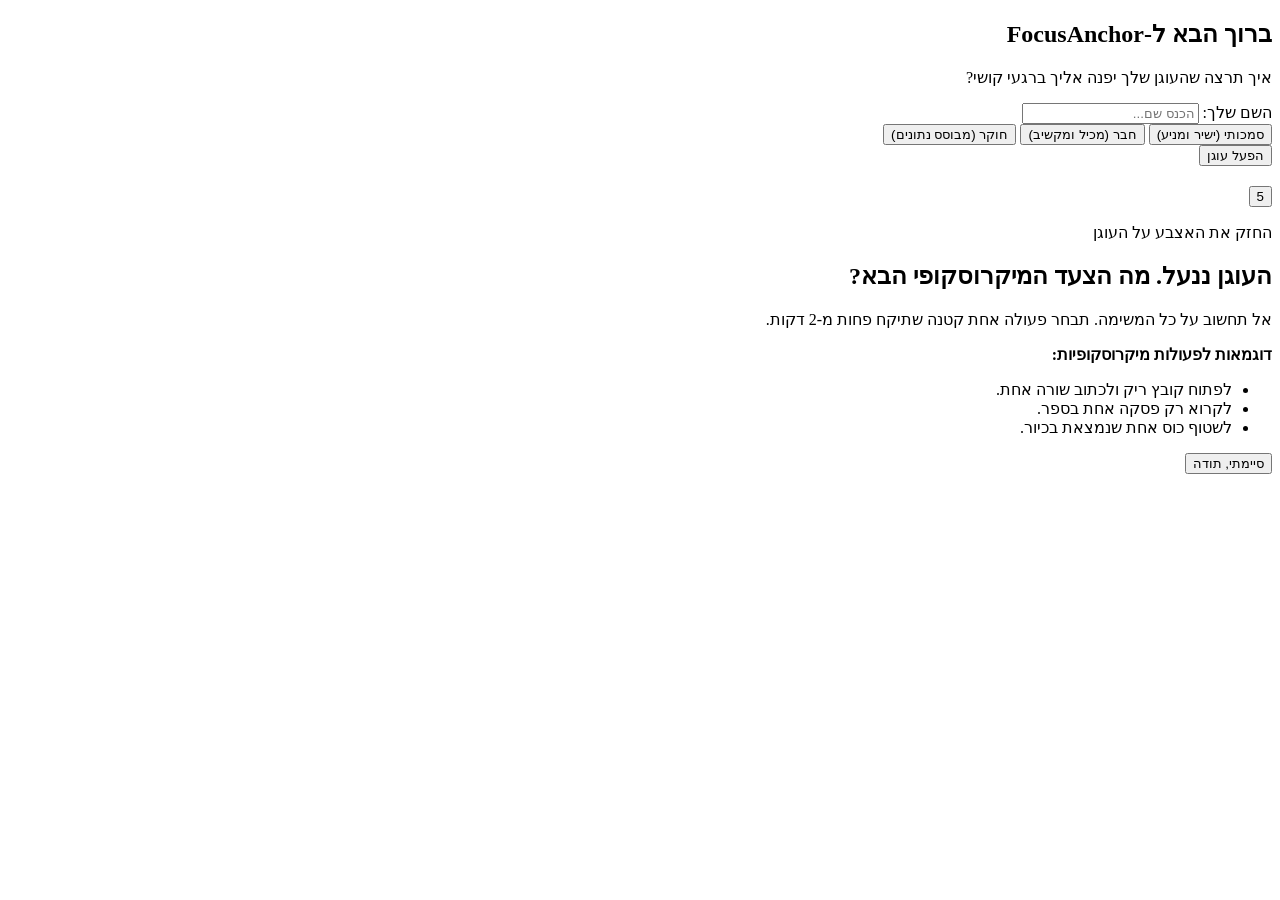
==== index.html @ 6a2a18e0 "feat: complete HTML structure and core dynamic JS logic for all 3 screens" ====
<!DOCTYPE html>
<html lang="he" dir="rtl">
<head>
    <meta charset="UTF-8">
    <meta name="viewport" content="width=device-width, initial-scale=1.0">
    <title>FocusAnchor ⚓</title>
    <link rel="stylesheet" href="styles.css">
</head>
<body>

    <!-- מסך 1: הגדרות ראשוניות -->
    <section id="screen-onboarding" class="screen active">
        <h1>ברוך הבא ל-FocusAnchor</h1>
        <p>איך תרצה שהעוגן שלך יפנה אליך ברגעי קושי?</p>
        
        <!-- תיבת קלט לשם משתמש -->
        <div class="input-group">
            <label for="username-input">השם שלך:</label>
            <input type="text" id="username-input" placeholder="הכנס שם...">
        </div>

        <!-- כפתורי בחירת פרסונה -->
        <div class="persona-selector">
            <button class="btn-persona" data-persona="commander">סמכותי (ישיר ומניע)</button>
            <button class="btn-persona" data-persona="empathetic">חבר (מכיל ומקשיב)</button>
            <button class="btn-persona" data-persona="analytical">חוקר (מבוסס נתונים)</button>
        </div>

        <button id="start-btn">הפעל עוגן</button>
    </section>

    <!-- מסך 2: התערבות וקרקוע חושי -->
    <section id="screen-intervention" class="screen">
        <!-- הטקסטים שיוזרקו דינמית לפי הפרסונה שנבחרה -->
        <h2 id="intervention-title"></h2>
        <p id="intervention-desc"></p>
        
        <!-- עוגן המגע (העיגול המרכזי) -->
        <div class="anchor-container">
            <button id="touch-anchor">
                <span id="countdown-timer">5</span>
            </button>
        </div>
        
        <p class="hint-text">החזק את האצבע על העוגן </p>
    </section>
    <!-- מסך 3: הנעה לפעולה מיקרוסקופית -->
    <section id="screen-action" class="screen">
        <h2>העוגן ננעל. מה הצעד המיקרוסקופי הבא?</h2>
        <p>אל תחשוב על כל המשימה. תבחר פעולה אחת קטנה שתיקח פחות מ-2 דקות.</p>
        
        <div class="action-suggestions">
            <p><strong>דוגמאות לפעולות מיקרוסקופיות:</strong></p>
            <ul>
                <li>לפתוח קובץ ריק ולכתוב שורה אחת.</li>
                <li>לקרוא רק פסקה אחת בספר.</li>
                <li>לשטוף כוס אחת שנמצאת בכיור.</li>
            </ul>
        </div>

        <button id="reset-btn">סיימתי, תודה</button>
    </section>

    <script src="app.js"></script>
</body>
</html>
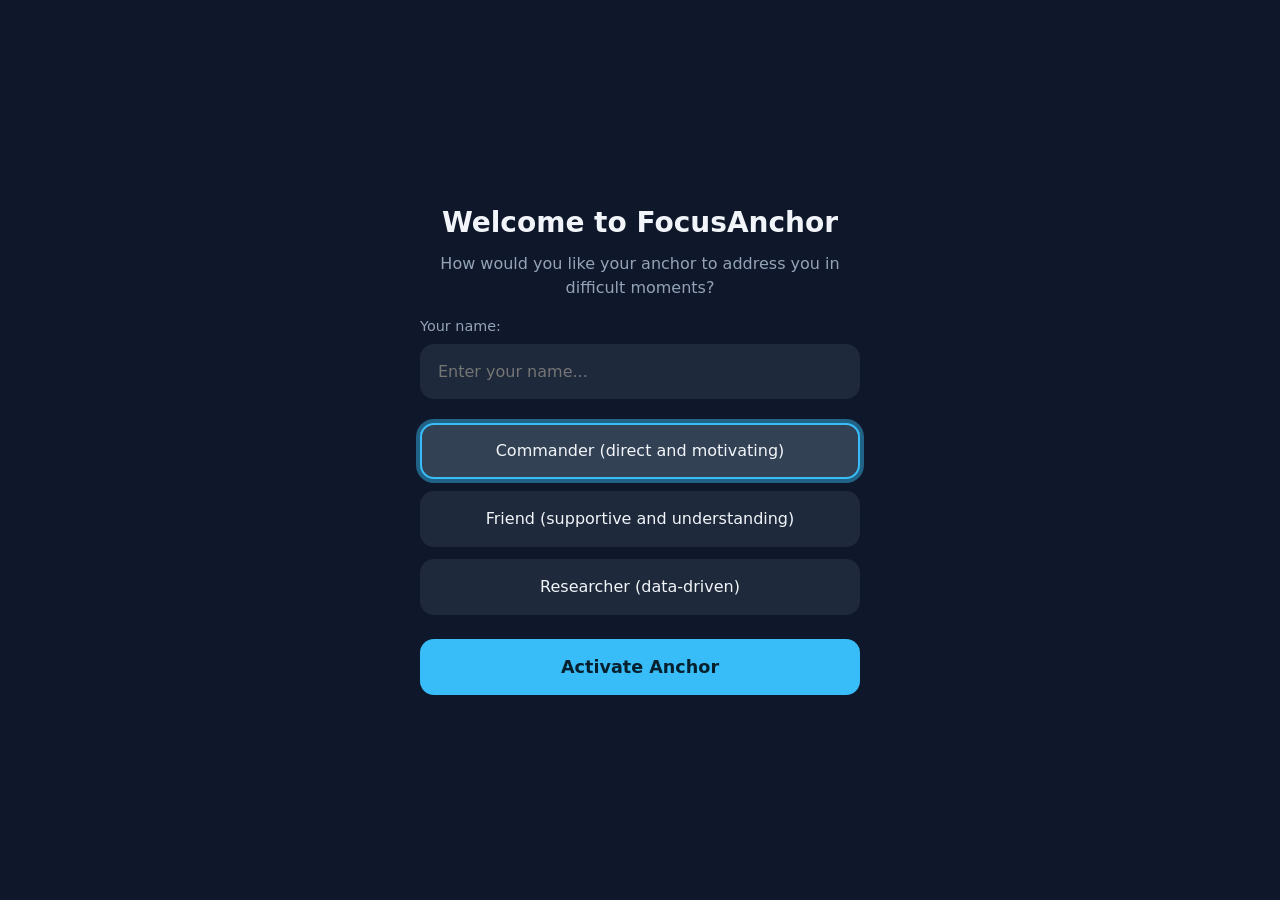
==== commit 576c5587: "feat: add mobile CSS, translate app to English, fix grounding/persistence bugs Co-Authored-By: Claud" ====
--- a/index.html
+++ b/index.html
@@ -1,5 +1,5 @@
 <!DOCTYPE html>
-<html lang="he" dir="rtl">
+<html lang="en" dir="ltr">
 <head>
     <meta charset="UTF-8">
     <meta name="viewport" content="width=device-width, initial-scale=1.0">
@@ -8,59 +8,60 @@
 </head>
 <body>
 
-    <!-- מסך 1: הגדרות ראשוניות -->
+    <!-- Screen 1: onboarding -->
     <section id="screen-onboarding" class="screen active">
-        <h1>ברוך הבא ל-FocusAnchor</h1>
-        <p>איך תרצה שהעוגן שלך יפנה אליך ברגעי קושי?</p>
-        
-        <!-- תיבת קלט לשם משתמש -->
+        <h1>Welcome to FocusAnchor</h1>
+        <p>How would you like your anchor to address you in difficult moments?</p>
+
+        <!-- Username input -->
         <div class="input-group">
-            <label for="username-input">השם שלך:</label>
-            <input type="text" id="username-input" placeholder="הכנס שם...">
+            <label for="username-input">Your name:</label>
+            <input type="text" id="username-input" placeholder="Enter your name...">
         </div>
 
-        <!-- כפתורי בחירת פרסונה -->
+        <!-- Persona selection buttons -->
         <div class="persona-selector">
-            <button class="btn-persona" data-persona="commander">סמכותי (ישיר ומניע)</button>
-            <button class="btn-persona" data-persona="empathetic">חבר (מכיל ומקשיב)</button>
-            <button class="btn-persona" data-persona="analytical">חוקר (מבוסס נתונים)</button>
+            <button class="btn-persona" data-persona="commander">Commander (direct and motivating)</button>
+            <button class="btn-persona" data-persona="empathetic">Friend (supportive and understanding)</button>
+            <button class="btn-persona" data-persona="analytical">Researcher (data-driven)</button>
         </div>
 
-        <button id="start-btn">הפעל עוגן</button>
+        <button id="start-btn">Activate Anchor</button>
     </section>
 
-    <!-- מסך 2: התערבות וקרקוע חושי -->
+    <!-- Screen 2: intervention and sensory grounding -->
     <section id="screen-intervention" class="screen">
-        <!-- הטקסטים שיוזרקו דינמית לפי הפרסונה שנבחרה -->
+        <!-- Text injected dynamically based on the selected persona -->
         <h2 id="intervention-title"></h2>
         <p id="intervention-desc"></p>
-        
-        <!-- עוגן המגע (העיגול המרכזי) -->
+
+        <!-- Touch anchor (the central circle) -->
         <div class="anchor-container">
             <button id="touch-anchor">
                 <span id="countdown-timer">5</span>
             </button>
         </div>
-        
-        <p class="hint-text">החזק את האצבע על העוגן </p>
+
+        <p class="hint-text">Hold your finger on the anchor</p>
     </section>
-    <!-- מסך 3: הנעה לפעולה מיקרוסקופית -->
+
+    <!-- Screen 3: micro-action prompt -->
     <section id="screen-action" class="screen">
-        <h2>העוגן ננעל. מה הצעד המיקרוסקופי הבא?</h2>
-        <p>אל תחשוב על כל המשימה. תבחר פעולה אחת קטנה שתיקח פחות מ-2 דקות.</p>
-        
+        <h2>Anchor locked. What's the next micro-step?</h2>
+        <p>Don't think about the whole task. Pick one small action that takes less than 2 minutes.</p>
+
         <div class="action-suggestions">
-            <p><strong>דוגמאות לפעולות מיקרוסקופיות:</strong></p>
+            <p><strong>Examples of micro-actions:</strong></p>
             <ul>
-                <li>לפתוח קובץ ריק ולכתוב שורה אחת.</li>
-                <li>לקרוא רק פסקה אחת בספר.</li>
-                <li>לשטוף כוס אחת שנמצאת בכיור.</li>
+                <li>Open an empty file and write a single line.</li>
+                <li>Read just one paragraph of the book.</li>
+                <li>Wash one cup that's in the sink.</li>
             </ul>
         </div>
 
-        <button id="reset-btn">סיימתי, תודה</button>
+        <button id="reset-btn">Done, thanks</button>
     </section>
 
     <script src="app.js"></script>
 </body>
-</html>+</html>
--- a/styles.css
+++ b/styles.css
@@ -0,0 +1,254 @@
+/* ==========================================
+   1. DESIGN TOKENS & RESET
+   ========================================== */
+:root {
+    --bg: #0f172a;
+    --surface: #1e293b;
+    --surface-hover: #334155;
+    --text: #f1f5f9;
+    --text-muted: #94a3b8;
+    --accent: #38bdf8;
+    --accent-strong: #0ea5e9;
+    --accent-glow: rgba(56, 189, 248, 0.45);
+    --radius: 14px;
+    --anchor-size: 200px;
+}
+
+*,
+*::before,
+*::after {
+    box-sizing: border-box;
+}
+
+html,
+body {
+    height: 100%;
+    margin: 0;
+}
+
+body {
+    background: var(--bg);
+    color: var(--text);
+    font-family: system-ui, -apple-system, "Segoe UI", Roboto, "Heebo", Arial, sans-serif;
+    line-height: 1.5;
+    -webkit-tap-highlight-color: transparent;
+    -webkit-font-smoothing: antialiased;
+}
+
+h1,
+h2 {
+    margin: 0 0 0.75rem;
+    line-height: 1.25;
+}
+
+h1 { font-size: 1.75rem; }
+h2 { font-size: 1.5rem; }
+
+p {
+    margin: 0 0 1rem;
+    color: var(--text-muted);
+}
+
+/* ==========================================
+   2. SCREENS
+   ========================================== */
+.screen {
+    display: none;
+    min-height: 100dvh;
+    padding: 2rem 1.25rem;
+    max-width: 480px;
+    margin: 0 auto;
+    flex-direction: column;
+    justify-content: center;
+    text-align: center;
+}
+
+.screen.active {
+    display: flex;
+    animation: screen-in 0.3s ease-out;
+}
+
+@keyframes screen-in {
+    from { opacity: 0; transform: translateY(12px); }
+    to   { opacity: 1; transform: translateY(0); }
+}
+
+/* ==========================================
+   3. BUTTONS & INPUTS
+   ========================================== */
+button {
+    font: inherit;
+    color: inherit;
+    cursor: pointer;
+    border: none;
+}
+
+button:focus-visible,
+input:focus-visible {
+    outline: 3px solid var(--accent);
+    outline-offset: 2px;
+}
+
+.input-group {
+    margin-bottom: 1.5rem;
+    text-align: start;
+}
+
+.input-group label {
+    display: block;
+    margin-bottom: 0.4rem;
+    color: var(--text-muted);
+    font-size: 0.9rem;
+}
+
+.input-group input {
+    width: 100%;
+    padding: 0.85rem 1rem;
+    font: inherit;
+    font-size: 1rem; /* 16px+ prevents iOS zoom on focus */
+    color: var(--text);
+    background: var(--surface);
+    border: 2px solid transparent;
+    border-radius: var(--radius);
+}
+
+.input-group input:focus {
+    border-color: var(--accent);
+    outline: none;
+}
+
+.persona-selector {
+    display: flex;
+    flex-direction: column;
+    gap: 0.75rem;
+    margin-bottom: 1.5rem;
+}
+
+.btn-persona {
+    min-height: 56px;
+    padding: 0.85rem 1rem;
+    background: var(--surface);
+    border: 2px solid transparent;
+    border-radius: var(--radius);
+    transition: background 0.15s, border-color 0.15s, transform 0.1s;
+}
+
+.btn-persona:active {
+    transform: scale(0.98);
+}
+
+.btn-persona.selected {
+    background: var(--surface-hover);
+    border-color: var(--accent);
+    box-shadow: 0 0 0 4px var(--accent-glow);
+}
+
+#start-btn,
+#reset-btn {
+    min-height: 56px;
+    padding: 0.9rem 1.5rem;
+    font-weight: 700;
+    font-size: 1.1rem;
+    color: #06202e;
+    background: var(--accent);
+    border-radius: var(--radius);
+    transition: background 0.15s, transform 0.1s;
+}
+
+#start-btn:active,
+#reset-btn:active {
+    background: var(--accent-strong);
+    transform: scale(0.98);
+}
+
+/* ==========================================
+   4. ANCHOR (screen 2)
+   ========================================== */
+.anchor-container {
+    display: flex;
+    justify-content: center;
+    margin: 1.5rem 0;
+}
+
+#touch-anchor {
+    position: relative;
+    width: var(--anchor-size);
+    height: var(--anchor-size);
+    border-radius: 50%;
+    background: radial-gradient(circle at 30% 30%, var(--accent), var(--accent-strong));
+    box-shadow: 0 0 0 0 var(--accent-glow);
+    animation: pulse 2s ease-out infinite;
+    transition: transform 0.15s ease-out;
+    /* Keep the hold gesture from triggering scroll, zoom, text selection or the long-press menu */
+    touch-action: none;
+    user-select: none;
+    -webkit-user-select: none;
+    -webkit-touch-callout: none;
+}
+
+#touch-anchor:active {
+    transform: scale(0.94);
+    animation-play-state: paused;
+    box-shadow: 0 0 0 18px var(--accent-glow);
+}
+
+#countdown-timer {
+    font-size: 4.5rem;
+    font-weight: 800;
+    color: #06202e;
+    pointer-events: none;
+}
+
+@keyframes pulse {
+    0%   { box-shadow: 0 0 0 0 var(--accent-glow); }
+    70%  { box-shadow: 0 0 0 36px rgba(56, 189, 248, 0); }
+    100% { box-shadow: 0 0 0 0 rgba(56, 189, 248, 0); }
+}
+
+.hint-text {
+    font-size: 0.95rem;
+}
+
+/* ==========================================
+   5. ACTION SCREEN (screen 3)
+   ========================================== */
+.action-suggestions {
+    margin: 0 0 1.75rem;
+    padding: 1rem 1.25rem;
+    background: var(--surface);
+    border-radius: var(--radius);
+    text-align: start;
+}
+
+.action-suggestions p {
+    margin-bottom: 0.5rem;
+    color: var(--text);
+}
+
+.action-suggestions ul {
+    margin: 0;
+    padding-inline-start: 1.25rem;
+    color: var(--text-muted);
+}
+
+.action-suggestions li + li {
+    margin-top: 0.4rem;
+}
+
+/* ==========================================
+   6. ACCESSIBILITY & SMALL SCREENS
+   ========================================== */
+@media (max-width: 360px) {
+    :root { --anchor-size: 170px; }
+    h1 { font-size: 1.5rem; }
+}
+
+@media (prefers-reduced-motion: reduce) {
+    *,
+    *::before,
+    *::after {
+        animation-duration: 0.01ms !important;
+        animation-iteration-count: 1 !important;
+        transition-duration: 0.01ms !important;
+    }
+}
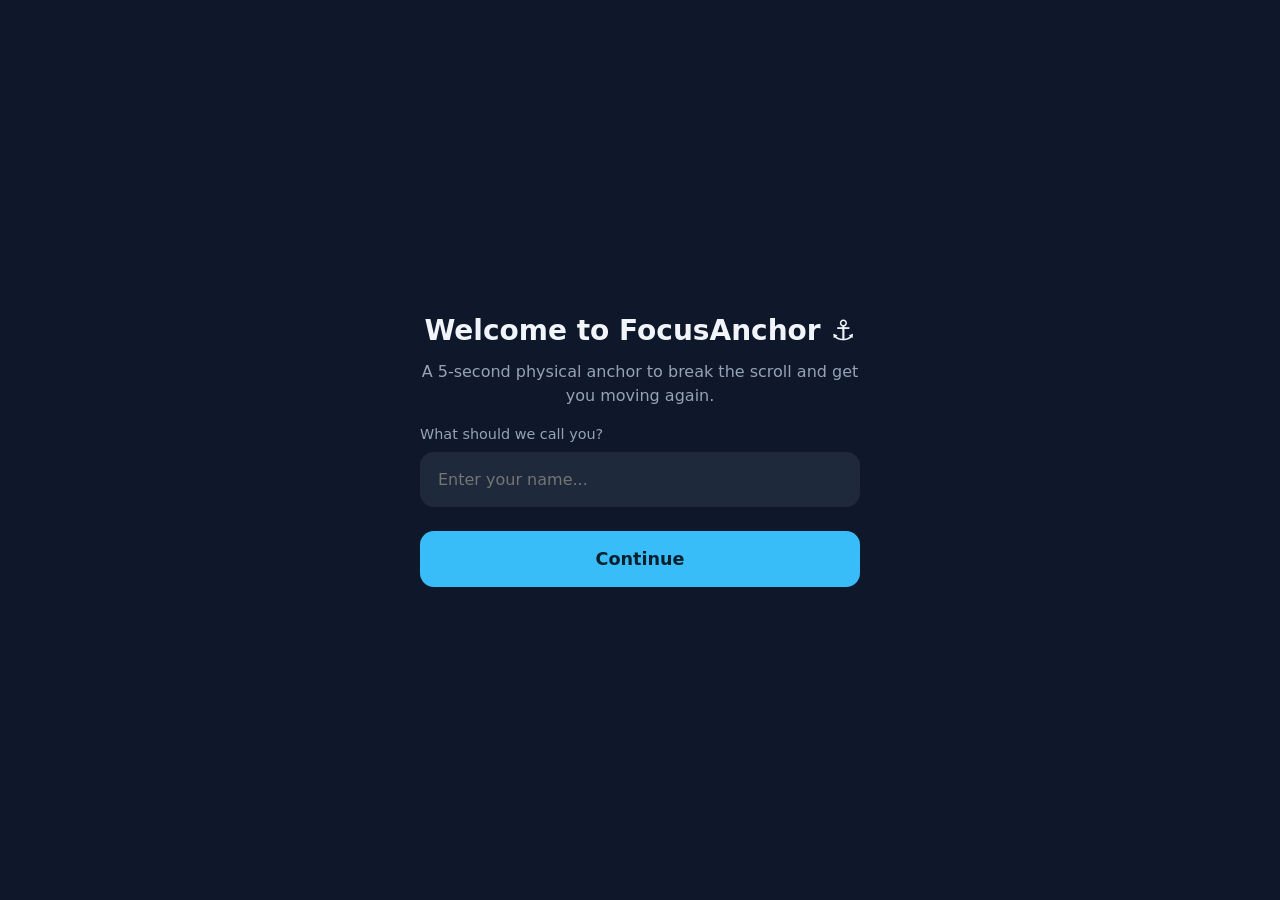
==== commit 3910e6b5: "feat: add welcome screen with name capture, skip for returning users Co-Authored-By: Claude Sonnet 5" ====
--- a/index.html
+++ b/index.html
@@ -8,16 +8,25 @@
 </head>
 <body>
 
-    <!-- Screen 1: onboarding -->
-    <section id="screen-onboarding" class="screen active">
-        <h1>Welcome to FocusAnchor</h1>
+    <!-- Screen 1: welcome and name -->
+    <section id="screen-welcome" class="screen active">
+        <h1>Welcome to FocusAnchor ⚓</h1>
+        <p>A 5-second physical anchor to break the scroll and get you moving again.</p>
+
+        <form id="welcome-form" novalidate>
+            <div class="input-group">
+                <label for="username-input">What should we call you?</label>
+                <input type="text" id="username-input" placeholder="Enter your name..." maxlength="30" autocomplete="given-name" aria-describedby="name-error">
+                <p id="name-error" class="field-error" role="alert" hidden>Please enter your name to continue.</p>
+            </div>
+            <button type="submit" id="welcome-next-btn">Continue</button>
+        </form>
+    </section>
+
+    <!-- Screen 2: persona selection -->
+    <section id="screen-onboarding" class="screen">
+        <h1>Choose your anchor</h1>
         <p>How would you like your anchor to address you in difficult moments?</p>
-
-        <!-- Username input -->
-        <div class="input-group">
-            <label for="username-input">Your name:</label>
-            <input type="text" id="username-input" placeholder="Enter your name...">
-        </div>
 
         <!-- Persona selection buttons -->
         <div class="persona-selector">
@@ -27,9 +36,10 @@
         </div>
 
         <button id="start-btn">Activate Anchor</button>
+        <button type="button" id="change-name-btn" class="link-btn">Change name</button>
     </section>
 
-    <!-- Screen 2: intervention and sensory grounding -->
+    <!-- Screen 3: intervention and sensory grounding -->
     <section id="screen-intervention" class="screen">
         <!-- Text injected dynamically based on the selected persona -->
         <h2 id="intervention-title"></h2>
@@ -37,7 +47,12 @@
 
         <!-- Touch anchor (the central circle) -->
         <div class="anchor-container">
-            <button id="touch-anchor">
+            <button id="touch-anchor" aria-label="Hold to anchor for 5 seconds">
+                <!-- Progress ring: fills over 5 seconds while the anchor is held -->
+                <svg class="progress-ring" viewBox="0 0 100 100" aria-hidden="true">
+                    <circle class="progress-ring__track" cx="50" cy="50" r="46"></circle>
+                    <circle class="progress-ring__bar" cx="50" cy="50" r="46" pathLength="100"></circle>
+                </svg>
                 <span id="countdown-timer">5</span>
             </button>
         </div>
@@ -45,7 +60,7 @@
         <p class="hint-text">Hold your finger on the anchor</p>
     </section>
 
-    <!-- Screen 3: micro-action prompt -->
+    <!-- Screen 4: micro-action prompt -->
     <section id="screen-action" class="screen">
         <h2>Anchor locked. What's the next micro-step?</h2>
         <p>Don't think about the whole task. Pick one small action that takes less than 2 minutes.</p>
--- a/styles.css
+++ b/styles.css
@@ -143,6 +143,22 @@
     box-shadow: 0 0 0 4px var(--accent-glow);
 }
 
+.link-btn {
+    margin-top: 1rem;
+    padding: 0.5rem;
+    background: none;
+    color: var(--text-muted);
+    font-size: 0.95rem;
+    text-decoration: underline;
+}
+
+.field-error {
+    margin: 0.5rem 0 0;
+    font-size: 0.9rem;
+    color: #fca5a5;
+}
+
+#welcome-next-btn,
 #start-btn,
 #reset-btn {
     min-height: 56px;
@@ -155,6 +171,11 @@
     transition: background 0.15s, transform 0.1s;
 }
 
+#welcome-next-btn {
+    width: 100%;
+}
+
+#welcome-next-btn:active,
 #start-btn:active,
 #reset-btn:active {
     background: var(--accent-strong);
@@ -192,7 +213,49 @@
     box-shadow: 0 0 0 18px var(--accent-glow);
 }
 
+/* Progress ring: a 5s linear fill while held, snaps back instantly on release */
+.progress-ring {
+    position: absolute;
+    inset: 0;
+    width: 100%;
+    height: 100%;
+    transform: rotate(-90deg);
+    pointer-events: none;
+}
+
+.progress-ring circle {
+    fill: none;
+    stroke-width: 5;
+}
+
+.progress-ring__track {
+    stroke: rgba(6, 32, 46, 0.25);
+}
+
+.progress-ring__bar {
+    stroke: #06202e;
+    stroke-linecap: round;
+    stroke-dasharray: 100;
+    stroke-dashoffset: 100;
+}
+
+#touch-anchor.holding .progress-ring__bar {
+    stroke-dashoffset: 0;
+    transition: stroke-dashoffset 5s linear;
+}
+
+/* One visual beat per second: the iPhone stand-in for vibration */
+#touch-anchor.beat {
+    animation: beat 0.35s ease-out;
+}
+
+@keyframes beat {
+    0%   { box-shadow: 0 0 0 0 rgba(255, 255, 255, 0.7); }
+    100% { box-shadow: 0 0 0 28px rgba(255, 255, 255, 0); }
+}
+
 #countdown-timer {
+    position: relative;
     font-size: 4.5rem;
     font-weight: 800;
     color: #06202e;
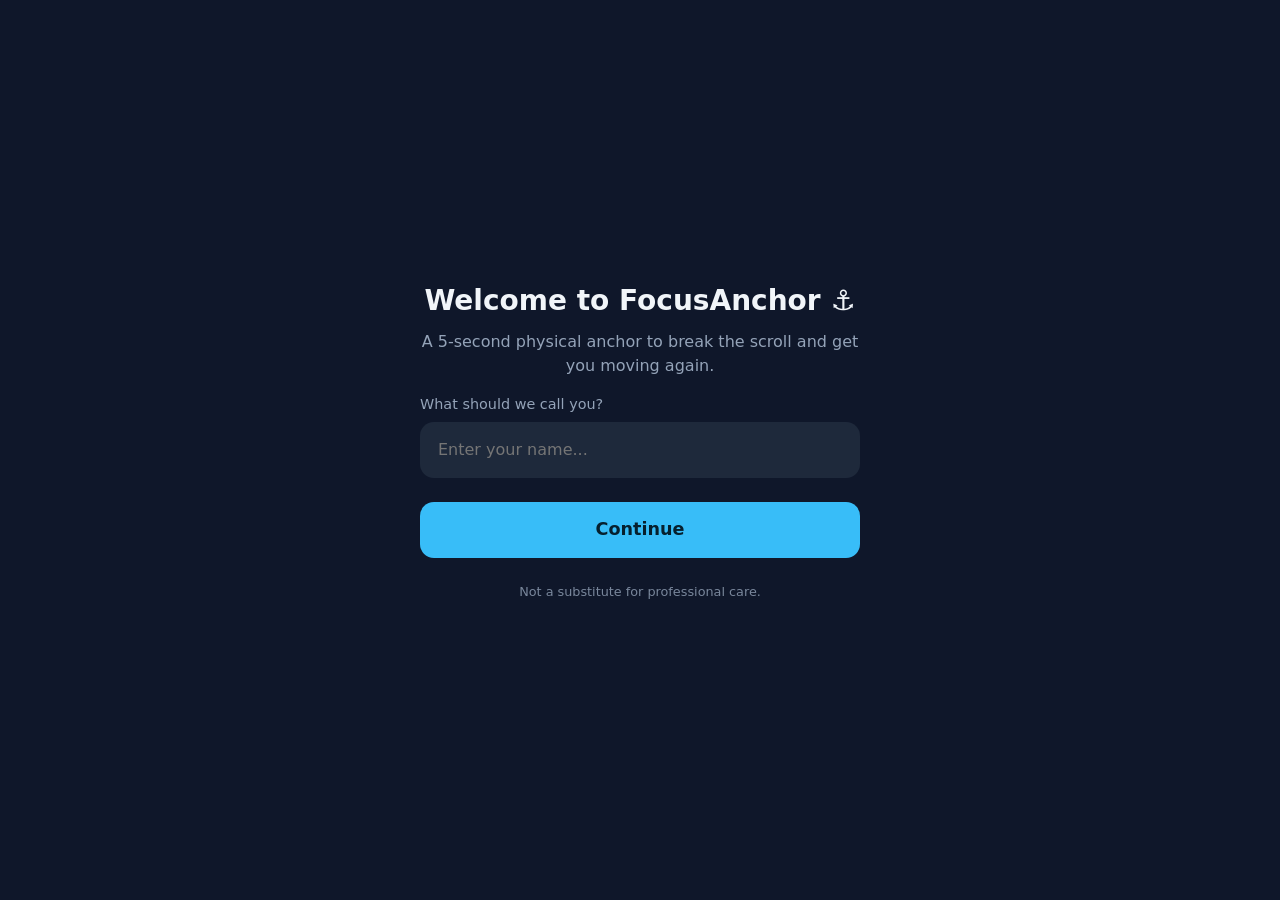
==== commit 66f60dc3: "feat: grounding-focused content with rotating messages and reroll - Persona messages: 3 variants eac" ====
--- a/index.html
+++ b/index.html
@@ -21,6 +21,7 @@
             </div>
             <button type="submit" id="welcome-next-btn">Continue</button>
         </form>
+        <p class="disclaimer">Not a substitute for professional care.</p>
     </section>
 
     <!-- Screen 2: persona selection -->
@@ -62,18 +63,14 @@
 
     <!-- Screen 4: micro-action prompt -->
     <section id="screen-action" class="screen">
-        <h2>Anchor locked. What's the next micro-step?</h2>
-        <p>Don't think about the whole task. Pick one small action that takes less than 2 minutes.</p>
+        <h2>Anchor locked. Stay with your body for a moment.</h2>
+        <p>Try this if it feels right. Skipping is fine.</p>
 
         <div class="action-suggestions">
-            <p><strong>Examples of micro-actions:</strong></p>
-            <ul>
-                <li>Open an empty file and write a single line.</li>
-                <li>Read just one paragraph of the book.</li>
-                <li>Wash one cup that's in the sink.</li>
-            </ul>
+            <p id="grounding-task" aria-live="polite"></p>
         </div>
 
+        <button type="button" id="reroll-btn" class="btn-secondary">Give me another</button>
         <button id="reset-btn">Done, thanks</button>
     </section>
 
--- a/styles.css
+++ b/styles.css
@@ -284,18 +284,35 @@
 }
 
 .action-suggestions p {
-    margin-bottom: 0.5rem;
+    margin: 0;
+    font-size: 1.15rem;
+    line-height: 1.5;
     color: var(--text);
 }
 
-.action-suggestions ul {
-    margin: 0;
-    padding-inline-start: 1.25rem;
+.btn-secondary {
+    display: block;
+    width: 100%;
+    min-height: 52px;
+    margin: 0 0 0.75rem;
+    padding: 0.8rem 1.5rem;
+    font-weight: 600;
+    font-size: 1rem;
+    color: var(--text);
+    background: var(--surface);
+    border: 1px solid var(--surface-hover);
+    border-radius: var(--radius);
+}
+
+.btn-secondary:active {
+    background: var(--surface-hover);
+}
+
+.disclaimer {
+    margin-top: 1.5rem;
+    font-size: 0.8rem;
     color: var(--text-muted);
-}
-
-.action-suggestions li + li {
-    margin-top: 0.4rem;
+    opacity: 0.8;
 }
 
 /* ==========================================
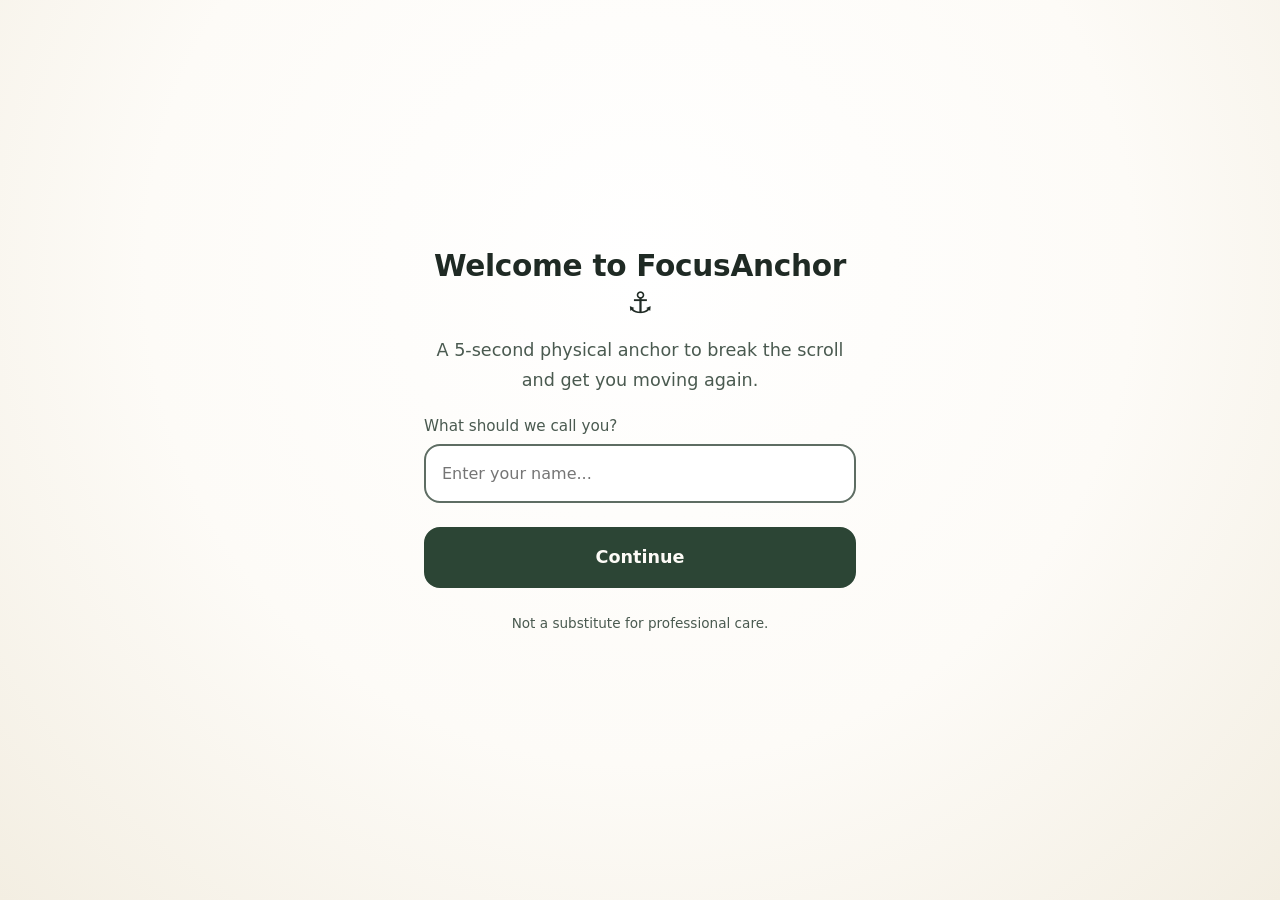
==== commit 4451644a: "feat: swap overlay button hierarchy, expand task bank, restyle PWA and landing - Overlay: "Give me a" ====
--- a/index.html
+++ b/index.html
@@ -3,6 +3,7 @@
 <head>
     <meta charset="UTF-8">
     <meta name="viewport" content="width=device-width, initial-scale=1.0">
+    <meta name="theme-color" content="#FDFBF7">
     <title>FocusAnchor ⚓</title>
     <link rel="stylesheet" href="styles.css">
 </head>
@@ -70,7 +71,7 @@
             <p id="grounding-task" aria-live="polite"></p>
         </div>
 
-        <button type="button" id="reroll-btn" class="btn-secondary">Give me another</button>
+        <button type="button" id="reroll-btn">Give me another</button>
         <button id="reset-btn">Done, thanks</button>
     </section>
 
--- a/styles.css
+++ b/styles.css
@@ -1,16 +1,22 @@
 /* ==========================================
    1. DESIGN TOKENS & RESET
+   Cream / sage design system, shared with the Chrome extension.
+   Contrast on cream (#FDFBF7): ink 14:1, ink-soft 7:1, cream-on-forest 10:1.
+   Sage (#8A9A86) is ~2.9:1 on cream, so it is only used as a fill next to an
+   ink outline or ink text, never as the only cue.
    ========================================== */
 :root {
-    --bg: #0f172a;
-    --surface: #1e293b;
-    --surface-hover: #334155;
-    --text: #f1f5f9;
-    --text-muted: #94a3b8;
-    --accent: #38bdf8;
-    --accent-strong: #0ea5e9;
-    --accent-glow: rgba(56, 189, 248, 0.45);
-    --radius: 14px;
+    color-scheme: light;
+    --cream: #FDFBF7;
+    --cream-deep: #F3EEE2;
+    --sage: #8A9A86;
+    --sage-deep: #5C6E58;
+    --forest: #2C4535;
+    --ink: #1F2A24;
+    --ink-soft: #4A5A50;
+    --field-border: #5E6D63;
+    --error: #8A1C1C;
+    --radius: 16px;
     --anchor-size: 200px;
 }
 
@@ -27,26 +33,32 @@
 }
 
 body {
-    background: var(--bg);
-    color: var(--text);
+    background: radial-gradient(circle at 50% 30%, #FFFFFF 0%, var(--cream) 55%, var(--cream-deep) 100%);
+    background-attachment: fixed;
+    color: var(--ink);
     font-family: system-ui, -apple-system, "Segoe UI", Roboto, "Heebo", Arial, sans-serif;
-    line-height: 1.5;
+    line-height: 1.6;
     -webkit-tap-highlight-color: transparent;
     -webkit-font-smoothing: antialiased;
 }
 
 h1,
 h2 {
-    margin: 0 0 0.75rem;
+    margin: 0 0 0.9rem;
+    font-weight: 600;
+    letter-spacing: -0.01em;
     line-height: 1.25;
-}
-
-h1 { font-size: 1.75rem; }
-h2 { font-size: 1.5rem; }
+    color: var(--ink);
+}
+
+h1 { font-size: 1.85rem; }
+h2 { font-size: 1.6rem; }
 
 p {
-    margin: 0 0 1rem;
-    color: var(--text-muted);
+    margin: 0 0 1.1rem;
+    font-size: 1.1rem;
+    line-height: 1.7;
+    color: var(--ink-soft);
 }
 
 /* ==========================================
@@ -55,7 +67,7 @@
 .screen {
     display: none;
     min-height: 100dvh;
-    padding: 2rem 1.25rem;
+    padding: 2rem 1.5rem;
     max-width: 480px;
     margin: 0 auto;
     flex-direction: column;
@@ -65,7 +77,7 @@
 
 .screen.active {
     display: flex;
-    animation: screen-in 0.3s ease-out;
+    animation: screen-in 0.5s ease-out;
 }
 
 @keyframes screen-in {
@@ -75,18 +87,23 @@
 
 /* ==========================================
    3. BUTTONS & INPUTS
+   Minimal, 52px+ targets; state changes use scale and opacity only.
    ========================================== */
 button {
     font: inherit;
     color: inherit;
     cursor: pointer;
-    border: none;
-}
+    border: 2px solid var(--ink);
+    transition: transform 0.18s ease, opacity 0.18s ease, background-color 0.18s ease;
+}
+
+button:hover { transform: scale(1.02); }
+button:active { transform: scale(0.97); opacity: 0.85; }
 
 button:focus-visible,
 input:focus-visible {
-    outline: 3px solid var(--accent);
-    outline-offset: 2px;
+    outline: 3px solid var(--ink);
+    outline-offset: 3px;
 }
 
 .input-group {
@@ -97,24 +114,19 @@
 .input-group label {
     display: block;
     margin-bottom: 0.4rem;
-    color: var(--text-muted);
-    font-size: 0.9rem;
+    color: var(--ink-soft);
+    font-size: 0.95rem;
 }
 
 .input-group input {
     width: 100%;
-    padding: 0.85rem 1rem;
+    padding: 0.9rem 1rem;
     font: inherit;
     font-size: 1rem; /* 16px+ prevents iOS zoom on focus */
-    color: var(--text);
-    background: var(--surface);
-    border: 2px solid transparent;
+    color: var(--ink);
+    background: #FFFFFF;
+    border: 2px solid var(--field-border);
     border-radius: var(--radius);
-}
-
-.input-group input:focus {
-    border-color: var(--accent);
-    outline: none;
 }
 
 .persona-selector {
@@ -127,79 +139,124 @@
 .btn-persona {
     min-height: 56px;
     padding: 0.85rem 1rem;
-    background: var(--surface);
-    border: 2px solid transparent;
+    background: transparent;
     border-radius: var(--radius);
-    transition: background 0.15s, border-color 0.15s, transform 0.1s;
-}
-
-.btn-persona:active {
-    transform: scale(0.98);
-}
-
+}
+
+/* Selected state: filled AND a check mark, so it never depends on color */
 .btn-persona.selected {
-    background: var(--surface-hover);
-    border-color: var(--accent);
-    box-shadow: 0 0 0 4px var(--accent-glow);
+    color: var(--cream);
+    background: var(--forest);
+    border-color: var(--forest);
+    font-weight: 600;
+}
+
+.btn-persona.selected::before {
+    content: "\2713\00a0";
 }
 
 .link-btn {
     margin-top: 1rem;
     padding: 0.5rem;
+    min-height: 44px;
     background: none;
-    color: var(--text-muted);
-    font-size: 0.95rem;
+    border-color: transparent;
+    color: var(--ink-soft);
+    font-size: 1rem;
     text-decoration: underline;
+    text-underline-offset: 4px;
 }
 
 .field-error {
     margin: 0.5rem 0 0;
-    font-size: 0.9rem;
-    color: #fca5a5;
-}
-
+    font-size: 0.95rem;
+    font-weight: 600;
+    color: var(--error);
+}
+
+.field-error::before {
+    content: "\26A0\00a0";
+}
+
+/* Primary: solid forest. Secondary: ink outline. */
 #welcome-next-btn,
 #start-btn,
+#reroll-btn {
+    min-height: 56px;
+    padding: 0.9rem 1.5rem;
+    font-weight: 600;
+    font-size: 1.1rem;
+    color: var(--cream);
+    background: var(--forest);
+    border-color: var(--forest);
+    border-radius: var(--radius);
+}
+
 #reset-btn {
     min-height: 56px;
     padding: 0.9rem 1.5rem;
-    font-weight: 700;
+    font-weight: 600;
     font-size: 1.1rem;
-    color: #06202e;
-    background: var(--accent);
+    color: var(--ink);
+    background: transparent;
     border-radius: var(--radius);
-    transition: background 0.15s, transform 0.1s;
-}
+}
+
+#reset-btn:hover { background: var(--cream-deep); }
 
 #welcome-next-btn {
     width: 100%;
 }
 
-#welcome-next-btn:active,
-#start-btn:active,
-#reset-btn:active {
-    background: var(--accent-strong);
-    transform: scale(0.98);
-}
-
-/* ==========================================
-   4. ANCHOR (screen 2)
+/* ==========================================
+   4. ANCHOR (screen 3)
+   The halos breathe with transform + opacity only. The button's touch handling
+   (touch-action, user-select) is deliberately untouched.
    ========================================== */
 .anchor-container {
+    position: relative;
     display: flex;
     justify-content: center;
-    margin: 1.5rem 0;
-}
-
-#touch-anchor {
-    position: relative;
+    align-items: center;
+    height: calc(var(--anchor-size) * 1.5);
+    margin: 0.5rem 0;
+}
+
+.anchor-container::before,
+.anchor-container::after {
+    content: "";
+    position: absolute;
+    inset: 0;
+    margin: auto;
     width: var(--anchor-size);
     height: var(--anchor-size);
     border-radius: 50%;
-    background: radial-gradient(circle at 30% 30%, var(--accent), var(--accent-strong));
-    box-shadow: 0 0 0 0 var(--accent-glow);
-    animation: pulse 2s ease-out infinite;
-    transition: transform 0.15s ease-out;
+    background: var(--sage);
+    opacity: 0.3;
+    pointer-events: none;
+    will-change: transform, opacity;
+    animation: breathe 7s ease-in-out infinite;
+}
+
+.anchor-container::after {
+    animation-delay: -3.5s;
+}
+
+@keyframes breathe {
+    0%, 100% { transform: scale(1); opacity: 0.34; }
+    50%      { transform: scale(1.35); opacity: 0.1; }
+}
+
+#touch-anchor {
+    position: relative;
+    z-index: 1;
+    width: var(--anchor-size);
+    height: var(--anchor-size);
+    padding: 0;
+    border-radius: 50%;
+    background: var(--sage);
+    border: 2px solid var(--ink);
+    color: var(--ink);
     /* Keep the hold gesture from triggering scroll, zoom, text selection or the long-press menu */
     touch-action: none;
     user-select: none;
@@ -207,11 +264,9 @@
     -webkit-touch-callout: none;
 }
 
-#touch-anchor:active {
-    transform: scale(0.94);
-    animation-play-state: paused;
-    box-shadow: 0 0 0 18px var(--accent-glow);
-}
+#touch-anchor:hover { transform: none; }
+#touch-anchor:active { transform: scale(0.96); opacity: 1; }
+#touch-anchor:focus-visible { outline-offset: 8px; }
 
 /* Progress ring: a 5s linear fill while held, snaps back instantly on release */
 .progress-ring {
@@ -229,11 +284,12 @@
 }
 
 .progress-ring__track {
-    stroke: rgba(6, 32, 46, 0.25);
+    stroke: var(--ink);
+    opacity: 0.18;
 }
 
 .progress-ring__bar {
-    stroke: #06202e;
+    stroke: var(--ink);
     stroke-linecap: round;
     stroke-dasharray: 100;
     stroke-dashoffset: 100;
@@ -244,75 +300,73 @@
     transition: stroke-dashoffset 5s linear;
 }
 
-/* One visual beat per second: the iPhone stand-in for vibration */
-#touch-anchor.beat {
-    animation: beat 0.35s ease-out;
+/* One visible ripple per second (the iPhone stand-in for vibration): transform + opacity only */
+#touch-anchor::after {
+    content: "";
+    position: absolute;
+    inset: -2px;
+    border-radius: 50%;
+    border: 2px solid var(--sage-deep);
+    opacity: 0;
+    pointer-events: none;
+}
+
+#touch-anchor.beat::after {
+    animation: beat 0.5s ease-out;
 }
 
 @keyframes beat {
-    0%   { box-shadow: 0 0 0 0 rgba(255, 255, 255, 0.7); }
-    100% { box-shadow: 0 0 0 28px rgba(255, 255, 255, 0); }
+    0%   { transform: scale(1); opacity: 0.7; }
+    100% { transform: scale(1.35); opacity: 0; }
 }
 
 #countdown-timer {
     position: relative;
-    font-size: 4.5rem;
-    font-weight: 800;
-    color: #06202e;
+    font-size: 4.2rem;
+    font-weight: 700;
+    color: var(--ink);
     pointer-events: none;
 }
 
-@keyframes pulse {
-    0%   { box-shadow: 0 0 0 0 var(--accent-glow); }
-    70%  { box-shadow: 0 0 0 36px rgba(56, 189, 248, 0); }
-    100% { box-shadow: 0 0 0 0 rgba(56, 189, 248, 0); }
-}
-
 .hint-text {
-    font-size: 0.95rem;
-}
-
-/* ==========================================
-   5. ACTION SCREEN (screen 3)
+    min-height: 1.7em;
+    font-size: 1rem;
+    color: var(--ink);
+}
+
+/* ==========================================
+   5. ACTION SCREEN (screen 4)
    ========================================== */
 .action-suggestions {
     margin: 0 0 1.75rem;
-    padding: 1rem 1.25rem;
-    background: var(--surface);
-    border-radius: var(--radius);
+    padding: 1.4rem 1.5rem;
+    background: var(--cream-deep);
+    border: 1.5px solid var(--sage-deep);
+    border-radius: 20px;
     text-align: start;
 }
 
 .action-suggestions p {
     margin: 0;
-    font-size: 1.15rem;
-    line-height: 1.5;
-    color: var(--text);
-}
-
-.btn-secondary {
+    font-size: 1.2rem;
+    line-height: 1.6;
+    color: var(--ink);
+}
+
+#reroll-btn {
     display: block;
     width: 100%;
-    min-height: 52px;
     margin: 0 0 0.75rem;
-    padding: 0.8rem 1.5rem;
-    font-weight: 600;
-    font-size: 1rem;
-    color: var(--text);
-    background: var(--surface);
-    border: 1px solid var(--surface-hover);
-    border-radius: var(--radius);
-}
-
-.btn-secondary:active {
-    background: var(--surface-hover);
+}
+
+#reset-btn {
+    width: 100%;
 }
 
 .disclaimer {
     margin-top: 1.5rem;
-    font-size: 0.8rem;
-    color: var(--text-muted);
-    opacity: 0.8;
+    font-size: 0.85rem;
+    color: var(--ink-soft);
 }
 
 /* ==========================================
@@ -320,7 +374,7 @@
    ========================================== */
 @media (max-width: 360px) {
     :root { --anchor-size: 170px; }
-    h1 { font-size: 1.5rem; }
+    h1 { font-size: 1.55rem; }
 }
 
 @media (prefers-reduced-motion: reduce) {
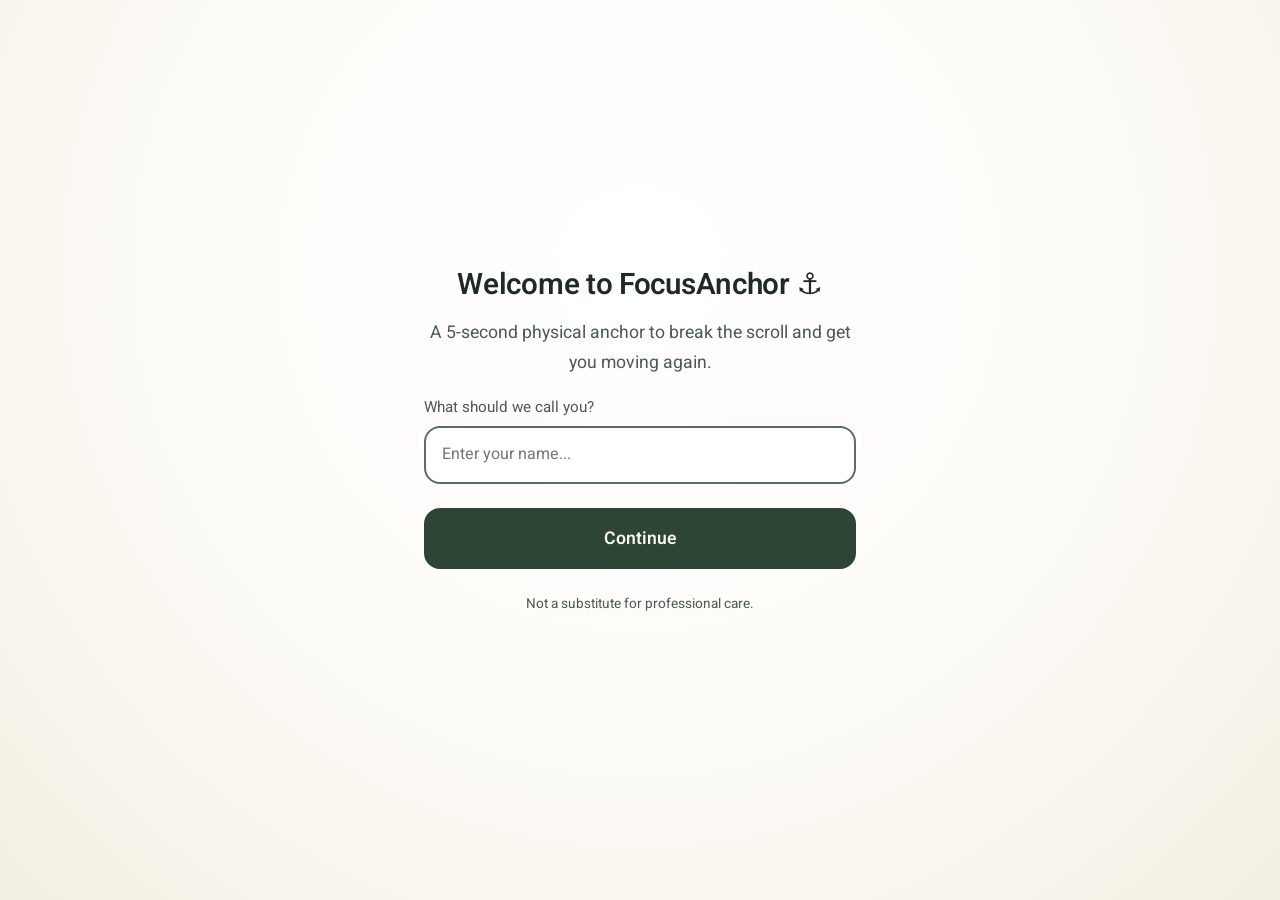
==== commit 7901d375: "feat: guided breathing/timer pacer, gated Continue, Heebo typography - Task data: 20 tasks now carry" ====
--- a/index.html
+++ b/index.html
@@ -67,14 +67,18 @@
         <h2>Anchor locked. Stay with your body for a moment.</h2>
         <p>Try this if it feels right. Skipping is fine.</p>
 
-        <div class="action-suggestions">
-            <p id="grounding-task" aria-live="polite"></p>
+        <div class="task-card">
+            <p class="task-eyebrow">A small step</p>
+            <p id="grounding-task" class="task-text" aria-live="polite"></p>
+            <div id="task-extra"></div>
         </div>
+        <p id="unlock-note" class="unlock-note" role="status"></p>
 
         <button type="button" id="reroll-btn">Give me another</button>
         <button id="reset-btn">Done, thanks</button>
     </section>
 
+    <script src="pacer.js"></script>
     <script src="app.js"></script>
 </body>
 </html>
--- a/styles.css
+++ b/styles.css
@@ -1,3 +1,12 @@
+/* Heebo, bundled locally (no font CDN requests) */
+@font-face {
+    font-family: "Heebo";
+    font-style: normal;
+    font-weight: 100 900;
+    font-display: swap;
+    src: url("fonts/heebo-latin.woff2") format("woff2");
+}
+
 /* ==========================================
    1. DESIGN TOKENS & RESET
    Cream / sage design system, shared with the Chrome extension.
@@ -36,7 +45,7 @@
     background: radial-gradient(circle at 50% 30%, #FFFFFF 0%, var(--cream) 55%, var(--cream-deep) 100%);
     background-attachment: fixed;
     color: var(--ink);
-    font-family: system-ui, -apple-system, "Segoe UI", Roboto, "Heebo", Arial, sans-serif;
+    font-family: "Heebo", system-ui, -apple-system, "Segoe UI", Roboto, Arial, sans-serif;
     line-height: 1.6;
     -webkit-tap-highlight-color: transparent;
     -webkit-font-smoothing: antialiased;
@@ -337,20 +346,136 @@
 /* ==========================================
    5. ACTION SCREEN (screen 4)
    ========================================== */
-.action-suggestions {
-    margin: 0 0 1.75rem;
-    padding: 1.4rem 1.5rem;
-    background: var(--cream-deep);
+[hidden] { display: none !important; }
+
+/* Task card: the warm focal point of the screen */
+.task-card {
+    display: flex;
+    flex-direction: column;
+    align-items: center;
+    gap: 1.1rem;
+    margin: 0 0 1rem;
+    padding: 2rem 1.5rem 1.75rem;
+    background: #F7EEDB;
     border: 1.5px solid var(--sage-deep);
-    border-radius: 20px;
-    text-align: start;
-}
-
-.action-suggestions p {
-    margin: 0;
-    font-size: 1.2rem;
-    line-height: 1.6;
-    color: var(--ink);
+    border-radius: 28px;
+    box-shadow: 0 10px 30px rgba(92, 110, 88, 0.14);
+}
+
+.task-card p { margin: 0; }
+
+.task-eyebrow {
+    font-size: 0.8rem !important;
+    font-weight: 600;
+    letter-spacing: 0.1em;
+    text-transform: uppercase;
+    color: var(--ink-soft) !important;
+}
+
+.task-text {
+    font-size: clamp(1.5rem, 6vw, 1.85rem) !important;
+    font-weight: 500;
+    line-height: 1.45 !important;
+    color: var(--ink) !important;
+}
+
+.unlock-note {
+    min-height: 1.7em;
+    margin: 0 0 1rem;
+    font-size: 1rem;
+    color: var(--ink);
+}
+
+#task-extra {
+    width: 100%;
+    display: flex;
+    flex-direction: column;
+    align-items: center;
+}
+
+/* Primary button used inside the task card (I did it / Start) */
+.primary {
+    min-height: 56px;
+    padding: 0.8rem 1.5rem;
+    width: min(16rem, 100%);
+    font-weight: 600;
+    font-size: 1.1rem;
+    color: var(--cream);
+    background: var(--forest);
+    border-color: var(--forest);
+    border-radius: var(--radius);
+}
+
+.primary:disabled {
+    cursor: default;
+    opacity: 0.65;
+    transform: none;
+}
+
+/* Guided timer / breathing pacer. The circle moves with transform only. */
+.pacer {
+    width: 100%;
+    display: flex;
+    flex-direction: column;
+    align-items: center;
+    gap: 0.5rem;
+}
+
+.pacer p { margin: 0; }
+
+.pacer-visual {
+    position: relative;
+    display: grid;
+    place-items: center;
+    width: 160px;
+    height: 160px;
+}
+
+.pacer-circle {
+    position: absolute;
+    inset: 0;
+    border-radius: 50%;
+    background: var(--sage);
+    border: 2px solid var(--ink);
+    will-change: transform;
+}
+
+.pacer-count {
+    position: relative;
+    font-size: 3.1rem;
+    font-weight: 700;
+    color: var(--ink);
+}
+
+.pacer-phase {
+    min-height: 1.6em;
+    font-size: 1.35rem !important;
+    font-weight: 600;
+    color: var(--ink) !important;
+}
+
+.pacer-note {
+    min-height: 1.5em;
+    font-size: 0.95rem !important;
+    color: var(--ink-soft) !important;
+}
+
+.pacer-bar {
+    width: min(18rem, 100%);
+    height: 8px;
+    margin-bottom: 0.5rem;
+    border-radius: 999px;
+    background: rgba(31, 42, 36, 0.15);
+    overflow: hidden;
+}
+
+.pacer-bar-fill {
+    display: block;
+    width: 100%;
+    height: 100%;
+    background: var(--ink);
+    transform-origin: left;
+    transform: scaleX(0);
 }
 
 #reroll-btn {
